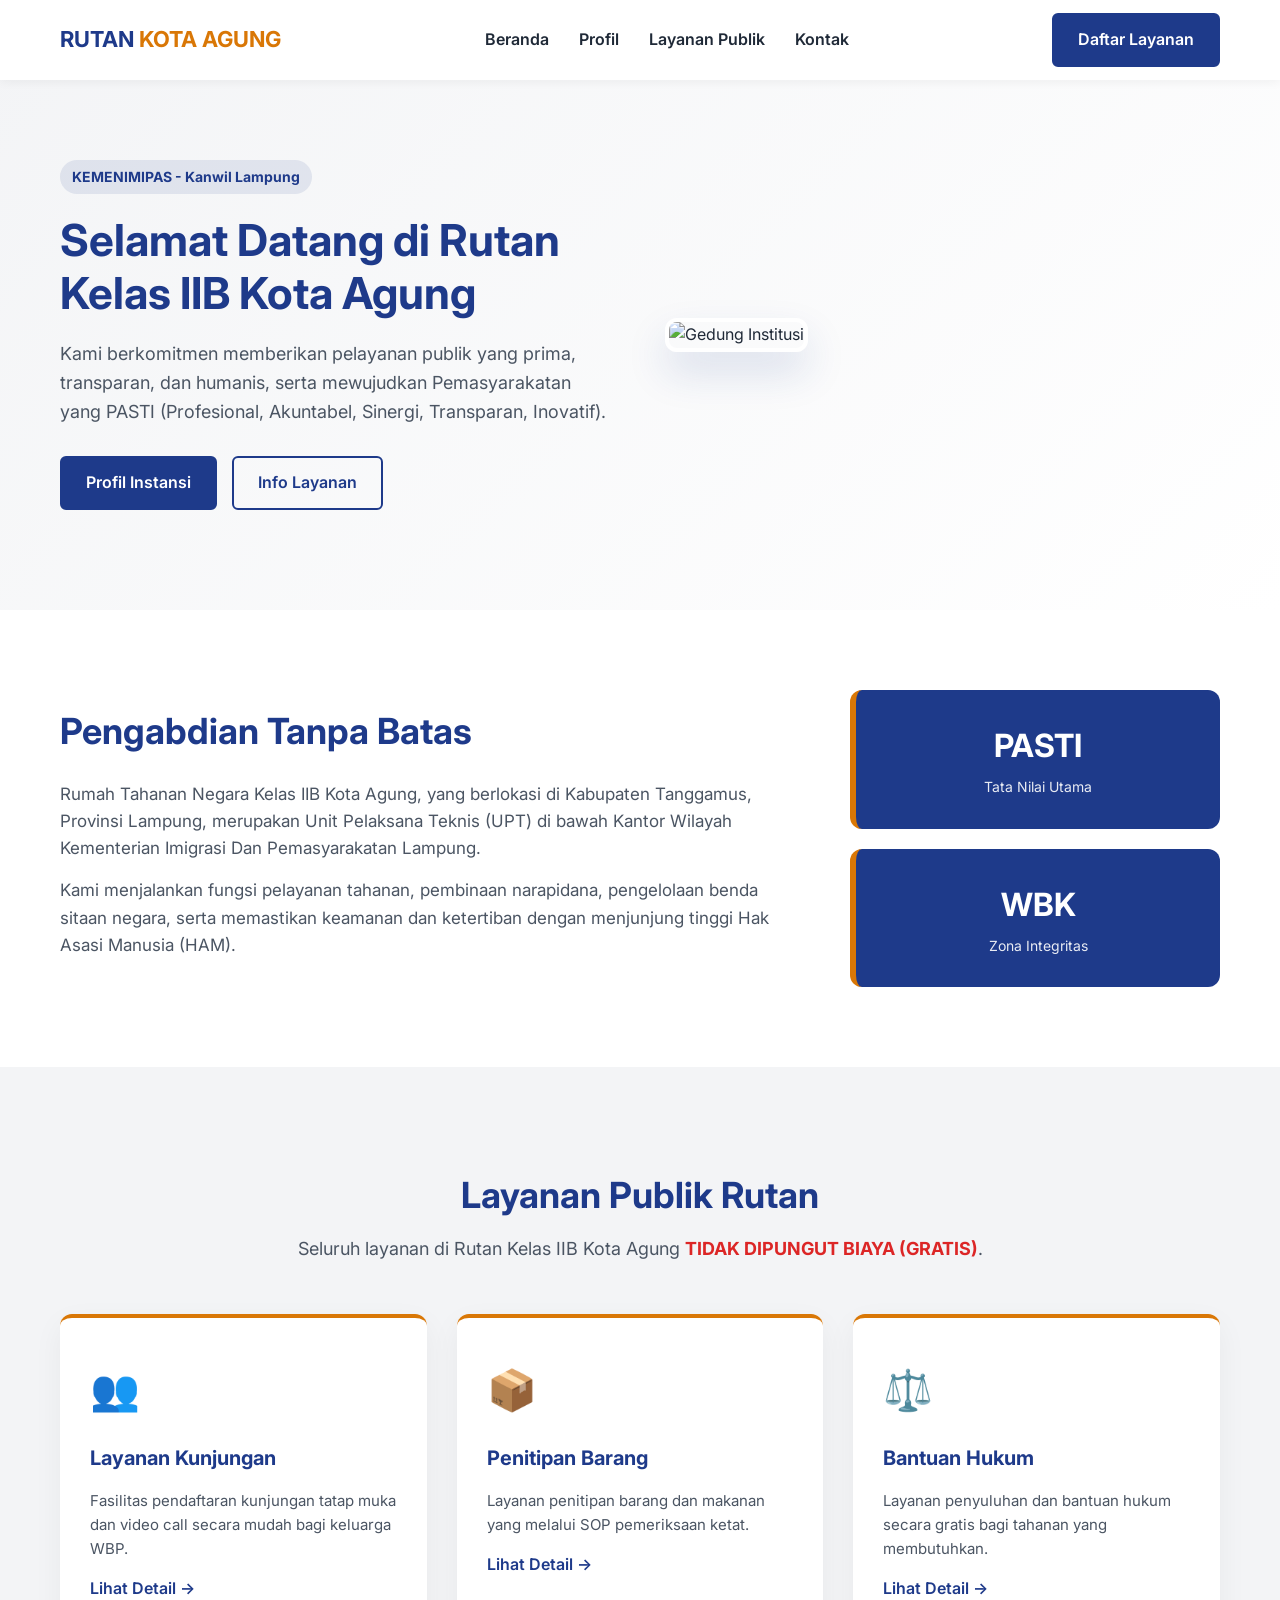
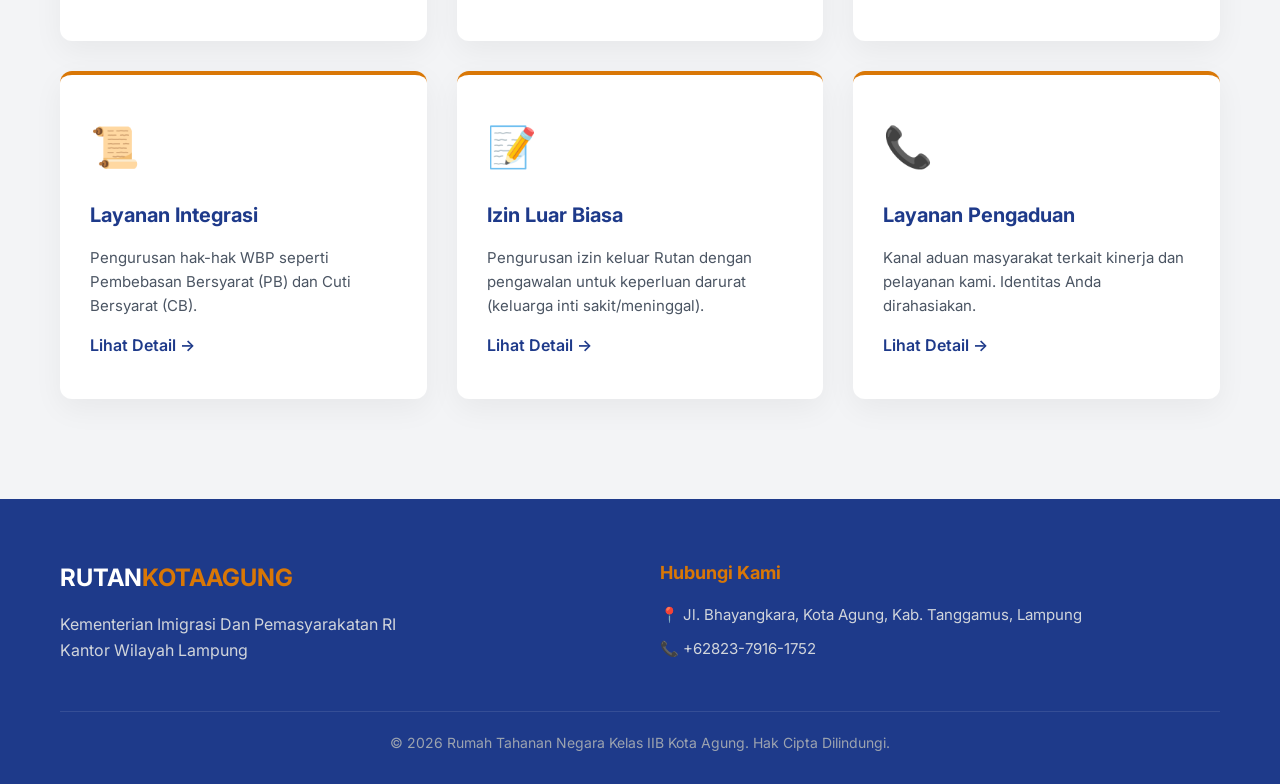
==== index.html @ 68444b14 "upload project" ====
<!doctype html>
<html lang="id">
  <head>
    <meta charset="UTF-8" />
    <meta name="viewport" content="width=device-width, initial-scale=1.0" />
    <title>Rutan Kelas IIB Kota Agung</title>
    <link
      href="https://fonts.googleapis.com/css2?family=Inter:wght@300;400;600;700&display=swap"
      rel="stylesheet"
    />
    <link rel="stylesheet" href="style.css" />
  </head>
  <body>
    <!-- Bagian Navigasi -->
    <header class="navbar" id="navbar">
      <div class="container nav-container">
        <a href="#" class="logo">Rutan <span>Kota Agung</span></a>
        <ul class="nav-links">
          <li><a href="#beranda">Beranda</a></li>
          <li><a href="#profil">Profil</a></li>
          <li><a href="#layanan">Layanan Publik</a></li>
          <li><a href="#kontak">Kontak</a></li>
        </ul>
        <a href="#layanan" class="btn-primary desktop-btn">Daftar Layanan</a>

        <div class="hamburger">
          <span class="bar"></span>
          <span class="bar"></span>
          <span class="bar"></span>
        </div>
      </div>
    </header>

    <!-- Bagian Hero -->
    <section class="hero" id="beranda">
      <div class="container hero-container">
        <div class="hero-text">
          <span class="badge">KEMENIMIPAS - Kanwil Lampung</span>
          <h1>Selamat Datang di Rutan Kelas IIB Kota Agung</h1>
          <p>
            Kami berkomitmen memberikan pelayanan publik yang prima, transparan,
            dan humanis, serta mewujudkan Pemasyarakatan yang PASTI
            (Profesional, Akuntabel, Sinergi, Transparan, Inovatif).
          </p>
          <div class="hero-buttons">
            <a href="#profil" class="btn-primary">Profil Instansi</a>
            <a href="#layanan" class="btn-secondary">Info Layanan</a>
          </div>
        </div>
        <div class="hero-image">
          <img src="assets/rutan.jpeg" alt="Gedung Institusi" />
        </div>
      </div>
    </section>

    <!-- Bagian Profil -->
    <section class="profile" id="profil">
      <div class="container">
        <div class="profile-content">
          <div class="profile-text">
            <h2 class="section-title left-align">Pengabdian Tanpa Batas</h2>
            <p>
              Rumah Tahanan Negara Kelas IIB Kota Agung, yang berlokasi di
              Kabupaten Tanggamus, Provinsi Lampung, merupakan Unit Pelaksana
              Teknis (UPT) di bawah Kantor Wilayah Kementerian Imigrasi Dan
              Pemasyarakatan Lampung.
            </p>
            <p>
              Kami menjalankan fungsi pelayanan tahanan, pembinaan narapidana,
              pengelolaan benda sitaan negara, serta memastikan keamanan dan
              ketertiban dengan menjunjung tinggi Hak Asasi Manusia (HAM).
            </p>
          </div>
          <div class="profile-stats">
            <div class="stat-box">
              <h3>PASTI</h3>
              <p>Tata Nilai Utama</p>
            </div>
            <div class="stat-box">
              <h3>WBK</h3>
              <p>Zona Integritas</p>
            </div>
          </div>
        </div>
      </div>
    </section>

    <!-- Bagian Layanan Publik -->
    <section class="features" id="layanan">
      <div class="container">
        <h2 class="section-title">Layanan Publik Rutan</h2>
        <p class="section-subtitle">
          Seluruh layanan di Rutan Kelas IIB Kota Agung
          <strong>TIDAK DIPUNGUT BIAYA (GRATIS)</strong>.
        </p>
        <div class="features-grid">
          <div class="feature-card">
            <div class="icon">👥</div>
            <h3>Layanan Kunjungan</h3>
            <p>
              Fasilitas pendaftaran kunjungan tatap muka dan video call secara
              mudah bagi keluarga WBP.
            </p>
            <a href="layanan-kunjungan.html" class="btn-detail"
              >Lihat Detail &rarr;</a
            >
          </div>

          <div class="feature-card">
            <div class="icon">📦</div>
            <h3>Penitipan Barang</h3>
            <p>
              Layanan penitipan barang dan makanan yang melalui SOP pemeriksaan
              ketat.
            </p>
            <a href="layanan-barang.html" class="btn-detail"
              >Lihat Detail &rarr;</a
            >
          </div>

          <div class="feature-card">
            <div class="icon">⚖️</div>
            <h3>Bantuan Hukum</h3>
            <p>
              Layanan penyuluhan dan bantuan hukum secara gratis bagi tahanan
              yang membutuhkan.
            </p>
            <a href="layanan-hukum.html" class="btn-detail"
              >Lihat Detail &rarr;</a
            >
          </div>

          <div class="feature-card">
            <div class="icon">📜</div>
            <h3>Layanan Integrasi</h3>
            <p>
              Pengurusan hak-hak WBP seperti Pembebasan Bersyarat (PB) dan Cuti
              Bersyarat (CB).
            </p>
            <a href="layanan-integrasi.html" class="btn-detail"
              >Lihat Detail &rarr;</a
            >
          </div>

          <!-- Layanan 5 (Pengganti Klinik Kesehatan) -->
          <div class="feature-card">
            <div class="icon">📝</div>
            <h3>Izin Luar Biasa</h3>
            <p>
              Pengurusan izin keluar Rutan dengan pengawalan untuk keperluan
              darurat (keluarga inti sakit/meninggal).
            </p>
            <a href="layanan-izin.html" class="btn-detail"
              >Lihat Detail &rarr;</a
            >
          </div>

          <div class="feature-card">
            <div class="icon">📞</div>
            <h3>Layanan Pengaduan</h3>
            <p>
              Kanal aduan masyarakat terkait kinerja dan pelayanan kami.
              Identitas Anda dirahasiakan.
            </p>
            <a href="layanan-pengaduan.html" class="btn-detail"
              >Lihat Detail &rarr;</a
            >
          </div>
        </div>
      </div>
    </section>

    <!-- Bagian Footer -->
    <footer id="kontak">
      <div class="container">
        <div class="footer-grid">
          <div class="footer-info">
            <h3>Rutan<span>KotaAgung</span></h3>
            <p>
              Kementerian Imigrasi Dan Pemasyarakatan RI<br />Kantor Wilayah
              Lampung
            </p>
          </div>
          <div class="footer-contact">
            <h4>Hubungi Kami</h4>
            <p>📍 Jl. Bhayangkara, Kota Agung, Kab. Tanggamus, Lampung</p>
            <p>📞 +62823-7916-1752</p>
          </div>
        </div>
        <p class="copyright">
          &copy; 2026 Rumah Tahanan Negara Kelas IIB Kota Agung. Hak Cipta
          Dilindungi.
        </p>
      </div>
    </footer>

    <script src="script.js"></script>
  </body>
</html>
---- style.css ----
:root {
  --primary-color: #1e3a8a; /* Navy Blue Kemenkumham */
  --primary-hover: #172554;
  --accent-color: #d97706; /* Emas/Kuning */
  --accent-hover: #b45309;
  --text-dark: #1f2937;
  --text-light: #4b5563;
  --bg-light: #f3f4f6;
  --white: #ffffff;
}

* {
  margin: 0;
  padding: 0;
  box-sizing: border-box;
  font-family: "Inter", sans-serif;
}
html {
  scroll-behavior: smooth;
}
body {
  background-color: var(--white);
  color: var(--text-dark);
  line-height: 1.6;
}
.container {
  max-width: 1200px;
  margin: 0 auto;
  padding: 0 20px;
}

/* NAVBAR */
.navbar {
  position: fixed;
  top: 0;
  width: 100%;
  background-color: var(--white);
  box-shadow: 0 2px 10px rgba(0, 0, 0, 0.05);
  z-index: 1000;
  transition: all 0.3s ease;
}
.nav-container {
  display: flex;
  justify-content: space-between;
  align-items: center;
  height: 80px;
}
.logo {
  font-size: 22px;
  font-weight: 700;
  text-decoration: none;
  color: var(--primary-color);
  text-transform: uppercase;
}
.logo span {
  color: var(--accent-color);
}
.nav-links {
  display: flex;
  list-style: none;
  gap: 30px;
}
.nav-links a {
  text-decoration: none;
  color: var(--text-dark);
  font-weight: 600;
  transition: color 0.3s;
}
.nav-links a:hover {
  color: var(--primary-color);
}

/* BUTTONS */
.btn-primary,
.btn-secondary {
  padding: 12px 24px;
  border-radius: 6px;
  text-decoration: none;
  font-weight: 600;
  transition: all 0.3s ease;
  display: inline-block;
}
.btn-primary {
  background-color: var(--primary-color);
  color: var(--white);
  border: 2px solid var(--primary-color);
}
.btn-primary:hover {
  background-color: var(--primary-hover);
  border-color: var(--primary-hover);
}
.btn-secondary {
  background-color: transparent;
  color: var(--primary-color);
  border: 2px solid var(--primary-color);
}
.btn-secondary:hover {
  background-color: var(--primary-color);
  color: var(--white);
}

.hamburger {
  display: none;
  cursor: pointer;
}
.bar {
  display: block;
  width: 25px;
  height: 3px;
  margin: 5px auto;
  transition: all 0.3s ease;
  background-color: var(--text-dark);
}

/* HERO */
.hero {
  padding: 160px 0 100px;
  background: linear-gradient(135deg, #f3f4f6 0%, #ffffff 100%);
}
.hero-container {
  display: flex;
  align-items: center;
  justify-content: space-between;
  gap: 50px;
}
.hero-text {
  flex: 1;
}
.badge {
  display: inline-block;
  padding: 6px 12px;
  background-color: rgba(30, 58, 138, 0.1);
  color: var(--primary-color);
  border-radius: 20px;
  font-size: 14px;
  font-weight: 700;
  margin-bottom: 20px;
}
.hero-text h1 {
  font-size: 44px;
  line-height: 1.2;
  margin-bottom: 20px;
  color: var(--primary-color);
}
.hero-text p {
  font-size: 18px;
  color: var(--text-light);
  margin-bottom: 30px;
}
.hero-buttons {
  display: flex;
  gap: 15px;
}
.hero-image {
  flex: 1;
}
.hero-image img {
  width: 100%;
  border-radius: 12px;
  box-shadow: 0 20px 40px rgba(30, 58, 138, 0.15);
  border: 4px solid var(--white);
}

/* PROFILE */
.profile {
  padding: 80px 0;
  background-color: var(--white);
}
.profile-content {
  display: flex;
  gap: 50px;
  align-items: center;
}
.profile-text {
  flex: 2;
}
.profile-text p {
  margin-bottom: 15px;
  color: var(--text-light);
  font-size: 17px;
}
.profile-stats {
  flex: 1;
  display: flex;
  flex-direction: column;
  gap: 20px;
}
.stat-box {
  background-color: var(--primary-color);
  color: var(--white);
  padding: 30px;
  border-radius: 12px;
  text-align: center;
  border-left: 6px solid var(--accent-color);
}
.stat-box h3 {
  font-size: 32px;
  margin-bottom: 5px;
}
.stat-box p {
  font-size: 14px;
  opacity: 0.9;
}

/* FEATURES/LAYANAN */
.features {
  padding: 100px 0;
  background-color: var(--bg-light);
}
.section-title {
  text-align: center;
  font-size: 36px;
  color: var(--primary-color);
  margin-bottom: 10px;
}
.section-title.left-align {
  text-align: left;
  margin-bottom: 20px;
}
.section-subtitle {
  text-align: center;
  color: var(--text-light);
  margin-bottom: 50px;
  font-size: 18px;
}
.section-subtitle strong {
  color: #dc2626;
}
.features-grid {
  display: grid;
  grid-template-columns: repeat(3, 1fr);
  gap: 30px;
}
.feature-card {
  background-color: var(--white);
  padding: 40px 30px;
  border-radius: 12px;
  border-top: 4px solid var(--accent-color);
  box-shadow: 0 10px 30px rgba(0, 0, 0, 0.05);
  transition: transform 0.3s ease;
}
.feature-card:hover {
  transform: translateY(-10px);
}
.feature-card .icon {
  font-size: 40px;
  margin-bottom: 20px;
}
.feature-card h3 {
  font-size: 20px;
  margin-bottom: 15px;
  color: var(--primary-color);
}
.feature-card p {
  color: var(--text-light);
  font-size: 15px;
}

/* HALAMAN DETAIL CSS */
.btn-detail {
  display: inline-block;
  margin-top: 15px;
  color: var(--primary-color);
  text-decoration: none;
  font-weight: 600;
  transition: color 0.3s ease;
}
.btn-detail:hover {
  color: var(--accent-hover);
}
.page-header {
  padding: 140px 0 60px;
  background-color: var(--primary-color);
  color: var(--white);
  text-align: center;
  border-bottom: 5px solid var(--accent-color);
}
.page-header h1 {
  font-size: 36px;
  margin-bottom: 10px;
}
.page-header p {
  color: #d1d5db;
  font-size: 18px;
}
.page-content {
  padding: 60px 20px;
  max-width: 800px;
  margin: 0 auto;
  background-color: var(--white);
}
.page-content h2 {
  color: var(--primary-color);
  margin: 30px 0 15px;
  font-size: 24px;
  border-bottom: 2px solid var(--bg-light);
  padding-bottom: 10px;
}
.page-content p {
  color: var(--text-light);
  margin-bottom: 15px;
}
.page-content ul,
.page-content ol {
  margin-bottom: 20px;
  padding-left: 20px;
  color: var(--text-light);
}
.page-content li {
  margin-bottom: 10px;
}
.back-btn {
  margin-top: 40px;
}

/* FOOTER */
footer {
  background-color: var(--primary-color);
  color: var(--white);
  padding: 60px 0 30px;
}
.footer-grid {
  display: grid;
  grid-template-columns: 1fr 1fr;
  gap: 40px;
  margin-bottom: 40px;
}
.footer-info h3 {
  font-size: 24px;
  text-transform: uppercase;
  margin-bottom: 15px;
}
.footer-info h3 span {
  color: var(--accent-color);
}
.footer-info p {
  color: #d1d5db;
}
.footer-contact h4 {
  font-size: 18px;
  margin-bottom: 15px;
  color: var(--accent-color);
}
.footer-contact p {
  color: #d1d5db;
  margin-bottom: 10px;
  font-size: 15px;
}
.copyright {
  text-align: center;
  color: #9ca3af;
  font-size: 14px;
  border-top: 1px solid rgba(255, 255, 255, 0.1);
  padding-top: 20px;
}

/* RESPONSIVE */
@media (max-width: 768px) {
  .nav-links {
    position: fixed;
    left: -100%;
    top: 80px;
    flex-direction: column;
    background-color: var(--white);
    width: 100%;
    text-align: center;
    transition: 0.3s;
    box-shadow: 0 10px 10px rgba(0, 0, 0, 0.05);
    padding: 20px 0;
  }
  .nav-links.active {
    left: 0;
  }
  .hamburger {
    display: block;
  }
  .desktop-btn {
    display: none;
  }

  /* Perbaikan Bagian Hero untuk Ponsel */
  .hero {
    padding: 120px 0 60px 0; /* Mengurangi padding atas agar pas dengan header tetap (fixed) */
  }
  .hero-container {
    flex-direction: column-reverse; /* Mengubah posisi: teks di atas, gambar di bawah */
    text-align: center;
    gap: 30px;
  }
  .hero-text,
  .hero-image {
    width: 100%; /* Memastikan kontainer menggunakan lebar layar penuh ponsel */
  }
  .hero-text h1 {
    font-size: 28px; /* Mengurangi ukuran judul agar proporsional di ponsel */
  }
  .hero-text p {
    font-size: 16px;
    margin-bottom: 25px;
  }
  .hero-buttons {
    justify-content: center;
    flex-direction: column;
    gap: 10px;
  }
  .hero-buttons a {
    width: 100%; /* Membuat tombol berukuran penuh (full-width) pada ponsel */
    text-align: center;
  }
  .hero-image img {
    max-width: 100%;
    height: auto;
  }

  /* Perbaikan Profil & Footer Grid untuk Ponsel */
  .profile-content {
    flex-direction: column;
    text-align: center;
    gap: 30px;
  }
  .profile-text {
    width: 100%;
  }
  .profile-stats {
    width: 100%;
  }
  .footer-grid {
    grid-template-columns: 1fr; /* Mengubah grid footer menjadi 1 kolom */
    text-align: center;
    gap: 30px;
  }
  .section-title.left-align {
    text-align: center;
  }
  .features-grid {
    grid-template-columns: 1fr;
  }
}
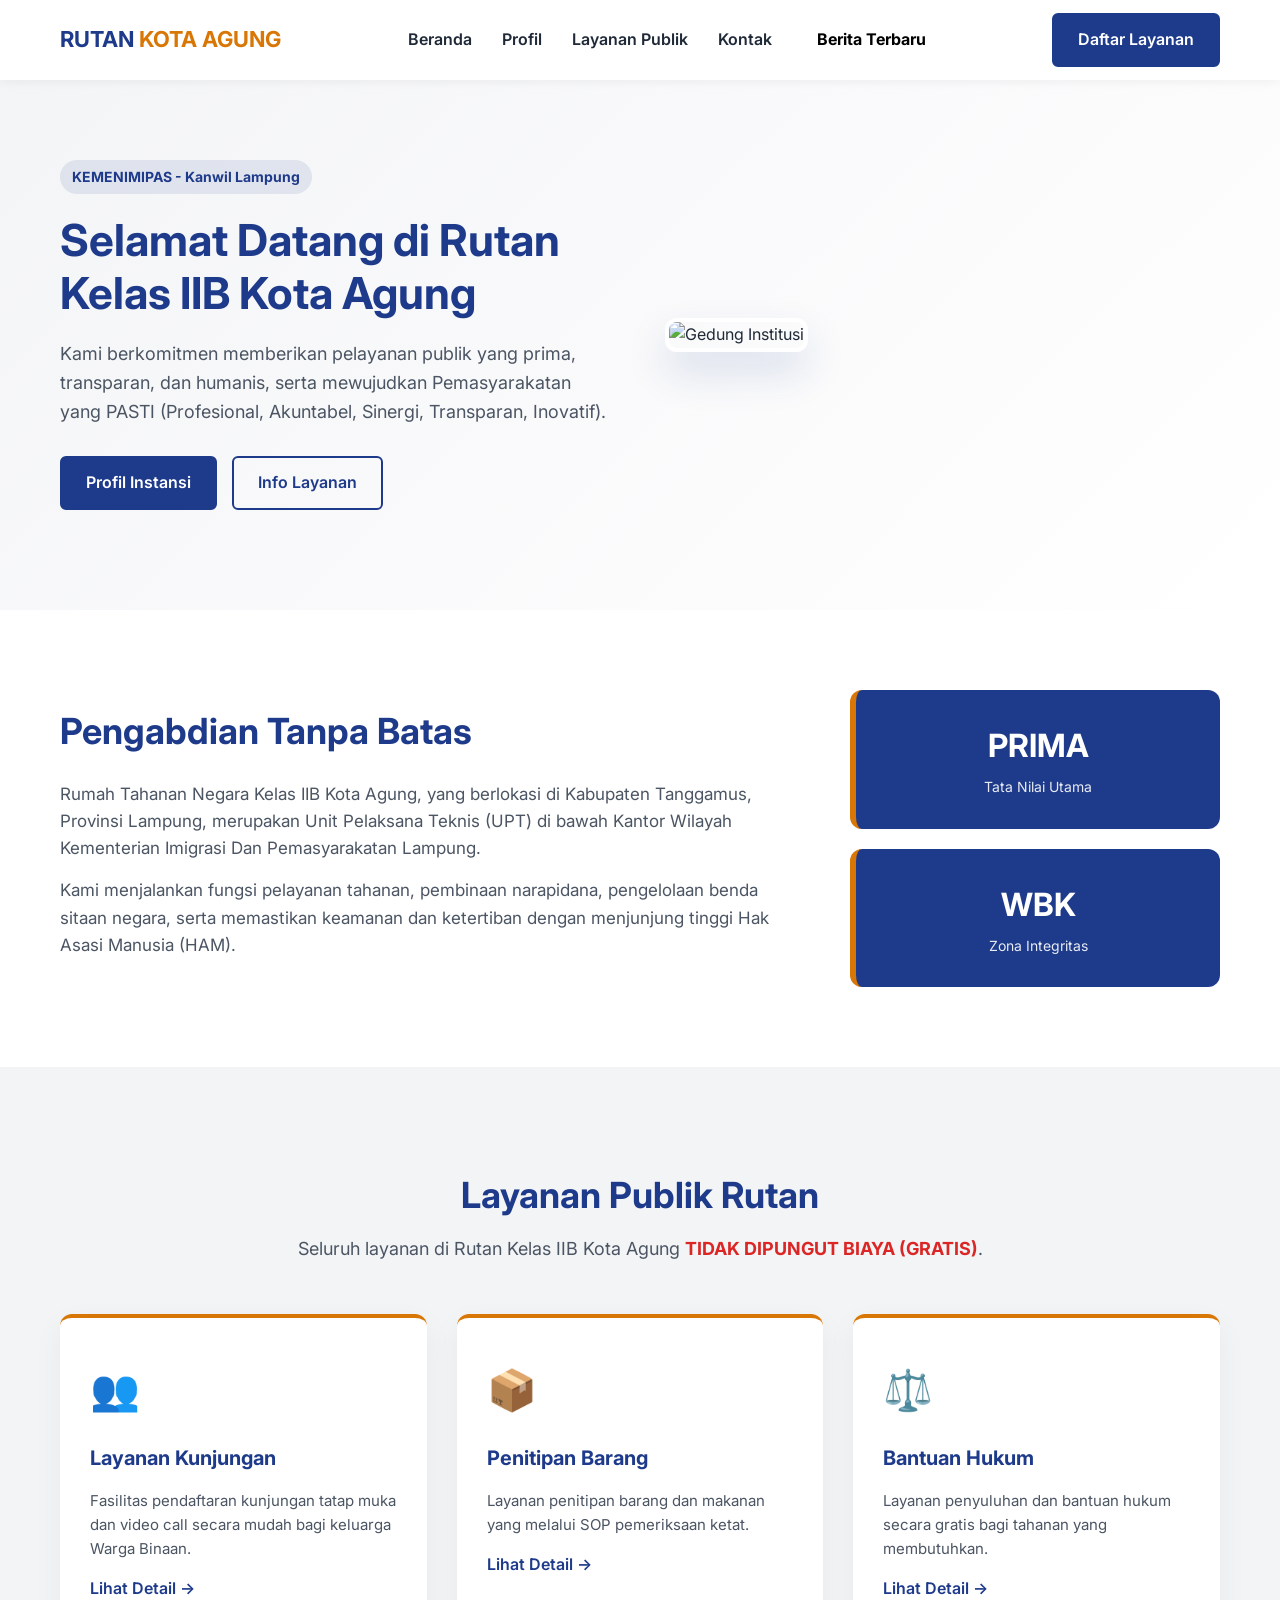
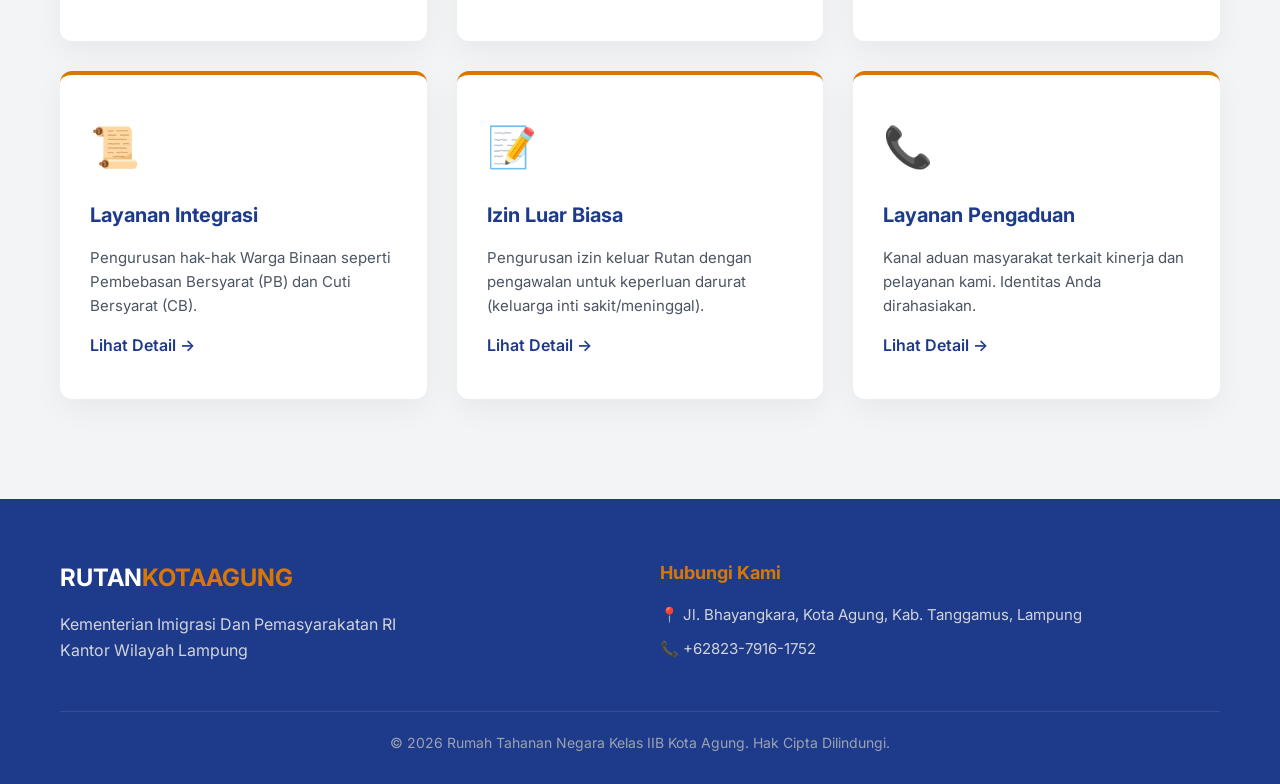
==== commit 423a3016: "update tampilan" ====
--- a/index.html
+++ b/index.html
@@ -20,6 +20,18 @@
           <li><a href="#profil">Profil</a></li>
           <li><a href="#layanan">Layanan Publik</a></li>
           <li><a href="#kontak">Kontak</a></li>
+          <li>
+            <a
+              href="berita.html"
+              style="
+                margin-left: 15px;
+                color: rgb(0, 0, 0);
+                text-decoration: none;
+                font-weight: bold;
+              "
+              >Berita Terbaru</a
+            >
+          </li>
         </ul>
         <a href="#layanan" class="btn-primary desktop-btn">Daftar Layanan</a>
 
@@ -73,7 +85,7 @@
           </div>
           <div class="profile-stats">
             <div class="stat-box">
-              <h3>PASTI</h3>
+              <h3>PRIMA</h3>
               <p>Tata Nilai Utama</p>
             </div>
             <div class="stat-box">
@@ -99,7 +111,7 @@
             <h3>Layanan Kunjungan</h3>
             <p>
               Fasilitas pendaftaran kunjungan tatap muka dan video call secara
-              mudah bagi keluarga WBP.
+              mudah bagi keluarga Warga Binaan.
             </p>
             <a href="layanan-kunjungan.html" class="btn-detail"
               >Lihat Detail &rarr;</a
@@ -134,7 +146,7 @@
             <div class="icon">📜</div>
             <h3>Layanan Integrasi</h3>
             <p>
-              Pengurusan hak-hak WBP seperti Pembebasan Bersyarat (PB) dan Cuti
+              Pengurusan hak-hak Warga Binaan seperti Pembebasan Bersyarat (PB) dan Cuti
               Bersyarat (CB).
             </p>
             <a href="layanan-integrasi.html" class="btn-detail"
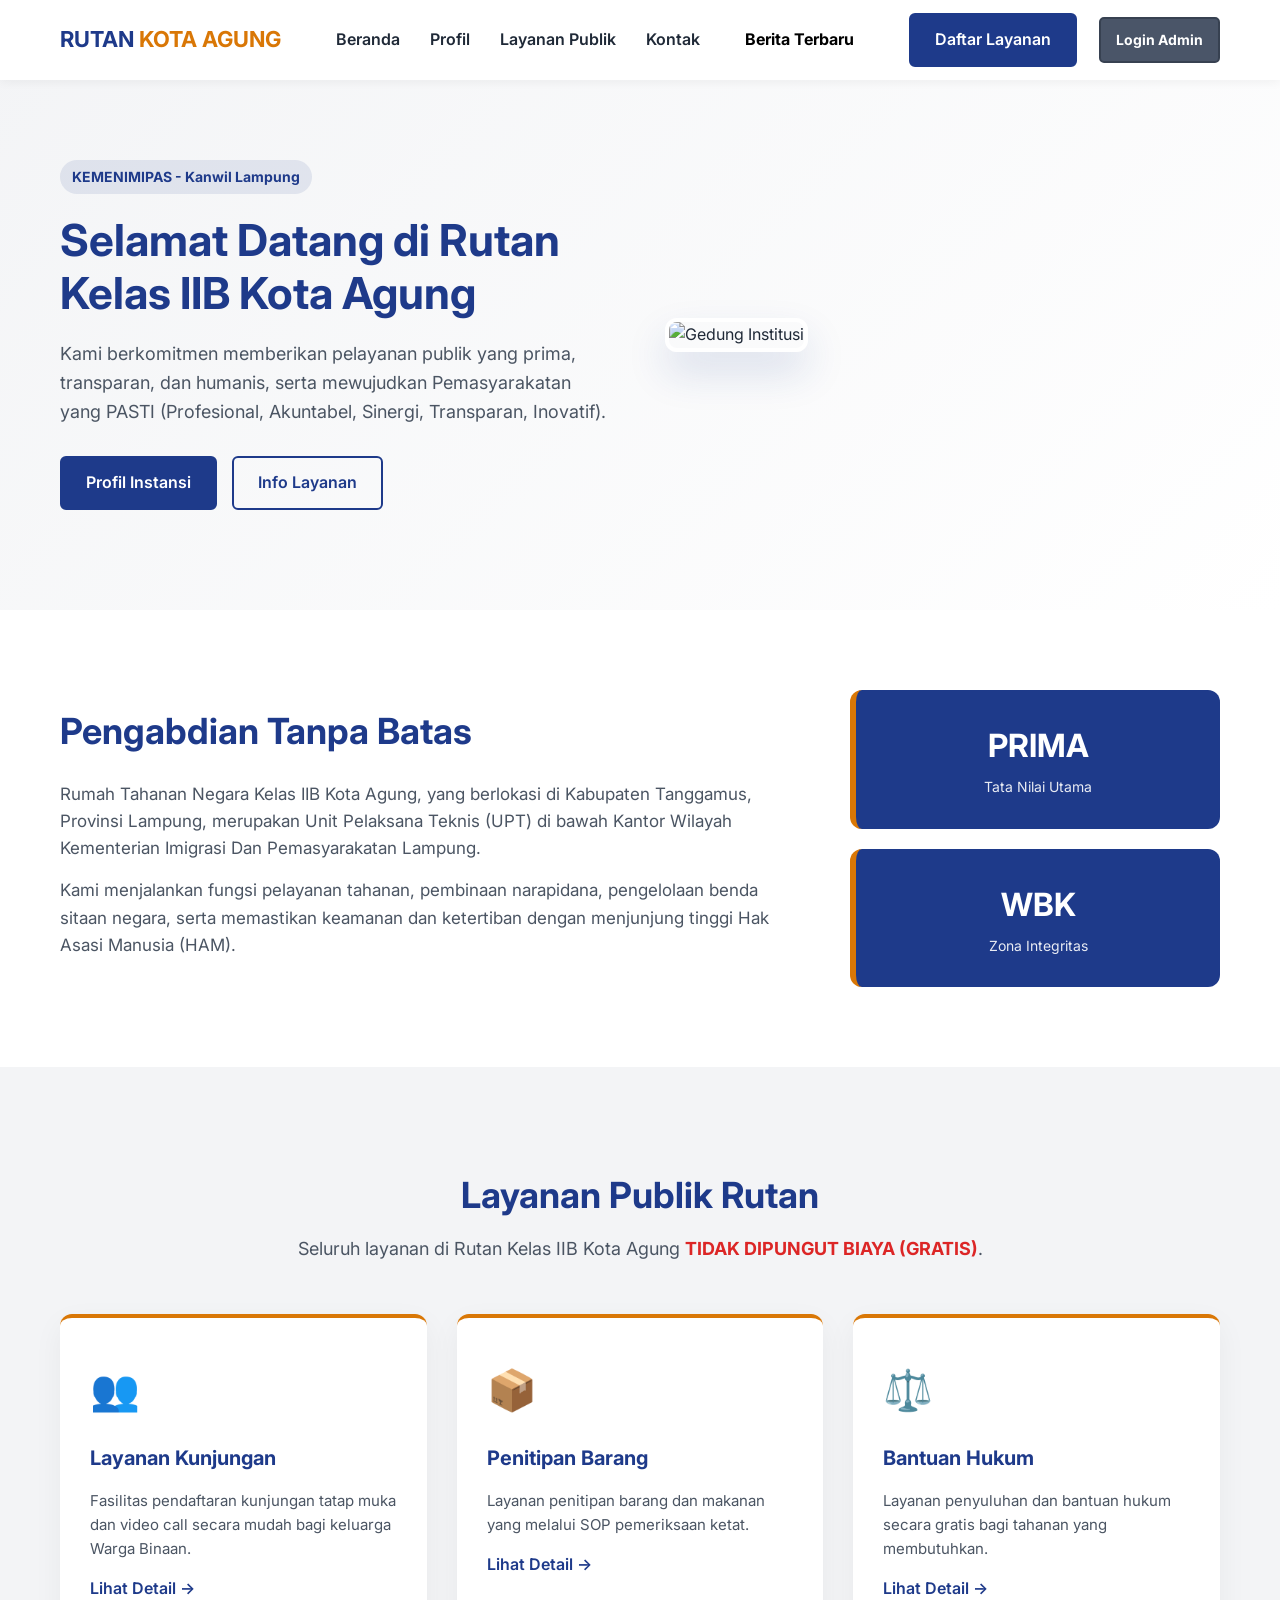
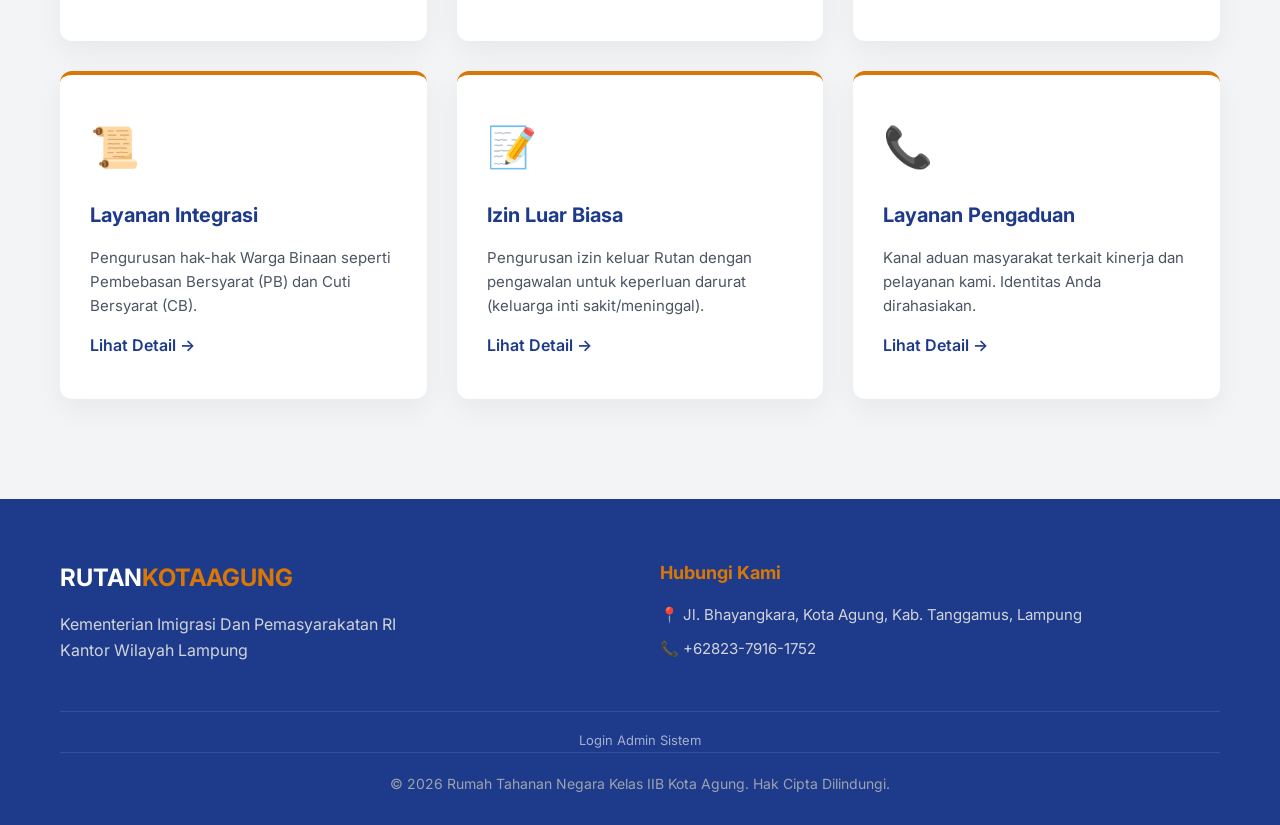
==== commit b6bc8a67: "update baru" ====
--- a/index.html
+++ b/index.html
@@ -9,8 +9,34 @@
       rel="stylesheet"
     />
     <link rel="stylesheet" href="style.css" />
+    <!-- Tambahan CSS inline agar tombol admin memiliki gaya dasar jika belum diatur di style.css -->
+    <style>
+      .btn-admin {
+        background-color: #4a5568;
+        color: #ffffff;
+        padding: 10px 15px;
+        text-decoration: none;
+        border-radius: 5px;
+        font-weight: bold;
+        font-size: 14px;
+        margin-left: 10px;
+        transition: background-color 0.3s ease;
+      }
+      .btn-admin:hover {
+        background-color: #2d3748;
+      }
+      .nav-links .admin-mobile {
+        display: none;
+      }
+      @media (max-width: 768px) {
+        .nav-links .admin-mobile {
+          display: block;
+        }
+      }
+    </style>
   </head>
   <body>
+    <!-- Bagian Navigasi -->
     <!-- Bagian Navigasi -->
     <header class="navbar" id="navbar">
       <div class="container nav-container">
@@ -29,11 +55,23 @@
                 text-decoration: none;
                 font-weight: bold;
               "
-              >Berita Terbaru</a
-            >
+            >
+              Berita Terbaru
+            </a>
+          </li>
+          <!-- Tautan Admin khusus menu mobile (muncul saat layar kecil) -->
+          <li class="mobile-only">
+            <a href="login.html" style="color: #dc2626">Login Admin</a>
           </li>
         </ul>
-        <a href="#layanan" class="btn-primary desktop-btn">Daftar Layanan</a>
+
+        <!-- Area Tombol Aksi Kanan (Desktop) -->
+        <div class="nav-actions">
+          <a href="#layanan" class="btn-primary desktop-btn">Daftar Layanan</a>
+          <a href="petugas-ruka.html" class="btn-admin desktop-btn"
+            >Login Admin</a
+          >
+        </div>
 
         <div class="hamburger">
           <span class="bar"></span>
@@ -146,15 +184,15 @@
             <div class="icon">📜</div>
             <h3>Layanan Integrasi</h3>
             <p>
-              Pengurusan hak-hak Warga Binaan seperti Pembebasan Bersyarat (PB) dan Cuti
-              Bersyarat (CB).
+              Pengurusan hak-hak Warga Binaan seperti Pembebasan Bersyarat (PB)
+              dan Cuti Bersyarat (CB).
             </p>
             <a href="layanan-integrasi.html" class="btn-detail"
               >Lihat Detail &rarr;</a
             >
           </div>
 
-          <!-- Layanan 5 (Pengganti Klinik Kesehatan) -->
+          <!-- Layanan 5 -->
           <div class="feature-card">
             <div class="icon">📝</div>
             <h3>Izin Luar Biasa</h3>
@@ -199,6 +237,27 @@
             <p>📞 +62823-7916-1752</p>
           </div>
         </div>
+
+        <!-- Tambahan Tautan Admin di bagian bawah Footer -->
+        <div
+          style="
+            margin-top: 20px;
+            text-align: center;
+            border-top: 1px solid rgba(255, 255, 255, 0.1);
+            padding-top: 15px;
+          "
+        >
+          <a
+            href="login.html"
+            style="
+              color: rgba(255, 255, 255, 0.6);
+              text-decoration: none;
+              font-size: 13px;
+            "
+            >Login Admin Sistem</a
+          >
+        </div>
+
         <p class="copyright">
           &copy; 2026 Rumah Tahanan Negara Kelas IIB Kota Agung. Hak Cipta
           Dilindungi.
--- a/style.css
+++ b/style.css
@@ -59,6 +59,7 @@
   display: flex;
   list-style: none;
   gap: 30px;
+  align-items: center;
 }
 .nav-links a {
   text-decoration: none;
@@ -69,10 +70,16 @@
 .nav-links a:hover {
   color: var(--primary-color);
 }
+.nav-actions {
+  display: flex;
+  align-items: center;
+  gap: 12px;
+}
 
 /* BUTTONS */
 .btn-primary,
-.btn-secondary {
+.btn-secondary,
+.btn-admin {
   padding: 12px 24px;
   border-radius: 6px;
   text-decoration: none;
@@ -97,6 +104,22 @@
 .btn-secondary:hover {
   background-color: var(--primary-color);
   color: var(--white);
+}
+
+/* Tombol Admin Khusus (Warna netral/abu-abu gelap agar kontras dengan tombol primer) */
+.btn-admin {
+  background-color: #374151;
+  color: var(--white);
+  border: 2px solid #374151;
+}
+.btn-admin:hover {
+  background-color: #1f2937;
+  border-color: #1f2937;
+}
+
+/* Utilitas untuk menampilkan elemen khusus mobile */
+.mobile-only {
+  display: none;
 }
 
 .hamburger {
@@ -378,21 +401,26 @@
     display: none;
   }
 
+  /* Menampilkan menu login admin di mobile */
+  .mobile-only {
+    display: block;
+  }
+
   /* Perbaikan Bagian Hero untuk Ponsel */
   .hero {
-    padding: 120px 0 60px 0; /* Mengurangi padding atas agar pas dengan header tetap (fixed) */
+    padding: 120px 0 60px 0;
   }
   .hero-container {
-    flex-direction: column-reverse; /* Mengubah posisi: teks di atas, gambar di bawah */
+    flex-direction: column-reverse;
     text-align: center;
     gap: 30px;
   }
   .hero-text,
   .hero-image {
-    width: 100%; /* Memastikan kontainer menggunakan lebar layar penuh ponsel */
+    width: 100%;
   }
   .hero-text h1 {
-    font-size: 28px; /* Mengurangi ukuran judul agar proporsional di ponsel */
+    font-size: 28px;
   }
   .hero-text p {
     font-size: 16px;
@@ -404,7 +432,7 @@
     gap: 10px;
   }
   .hero-buttons a {
-    width: 100%; /* Membuat tombol berukuran penuh (full-width) pada ponsel */
+    width: 100%;
     text-align: center;
   }
   .hero-image img {
@@ -425,7 +453,7 @@
     width: 100%;
   }
   .footer-grid {
-    grid-template-columns: 1fr; /* Mengubah grid footer menjadi 1 kolom */
+    grid-template-columns: 1fr;
     text-align: center;
     gap: 30px;
   }
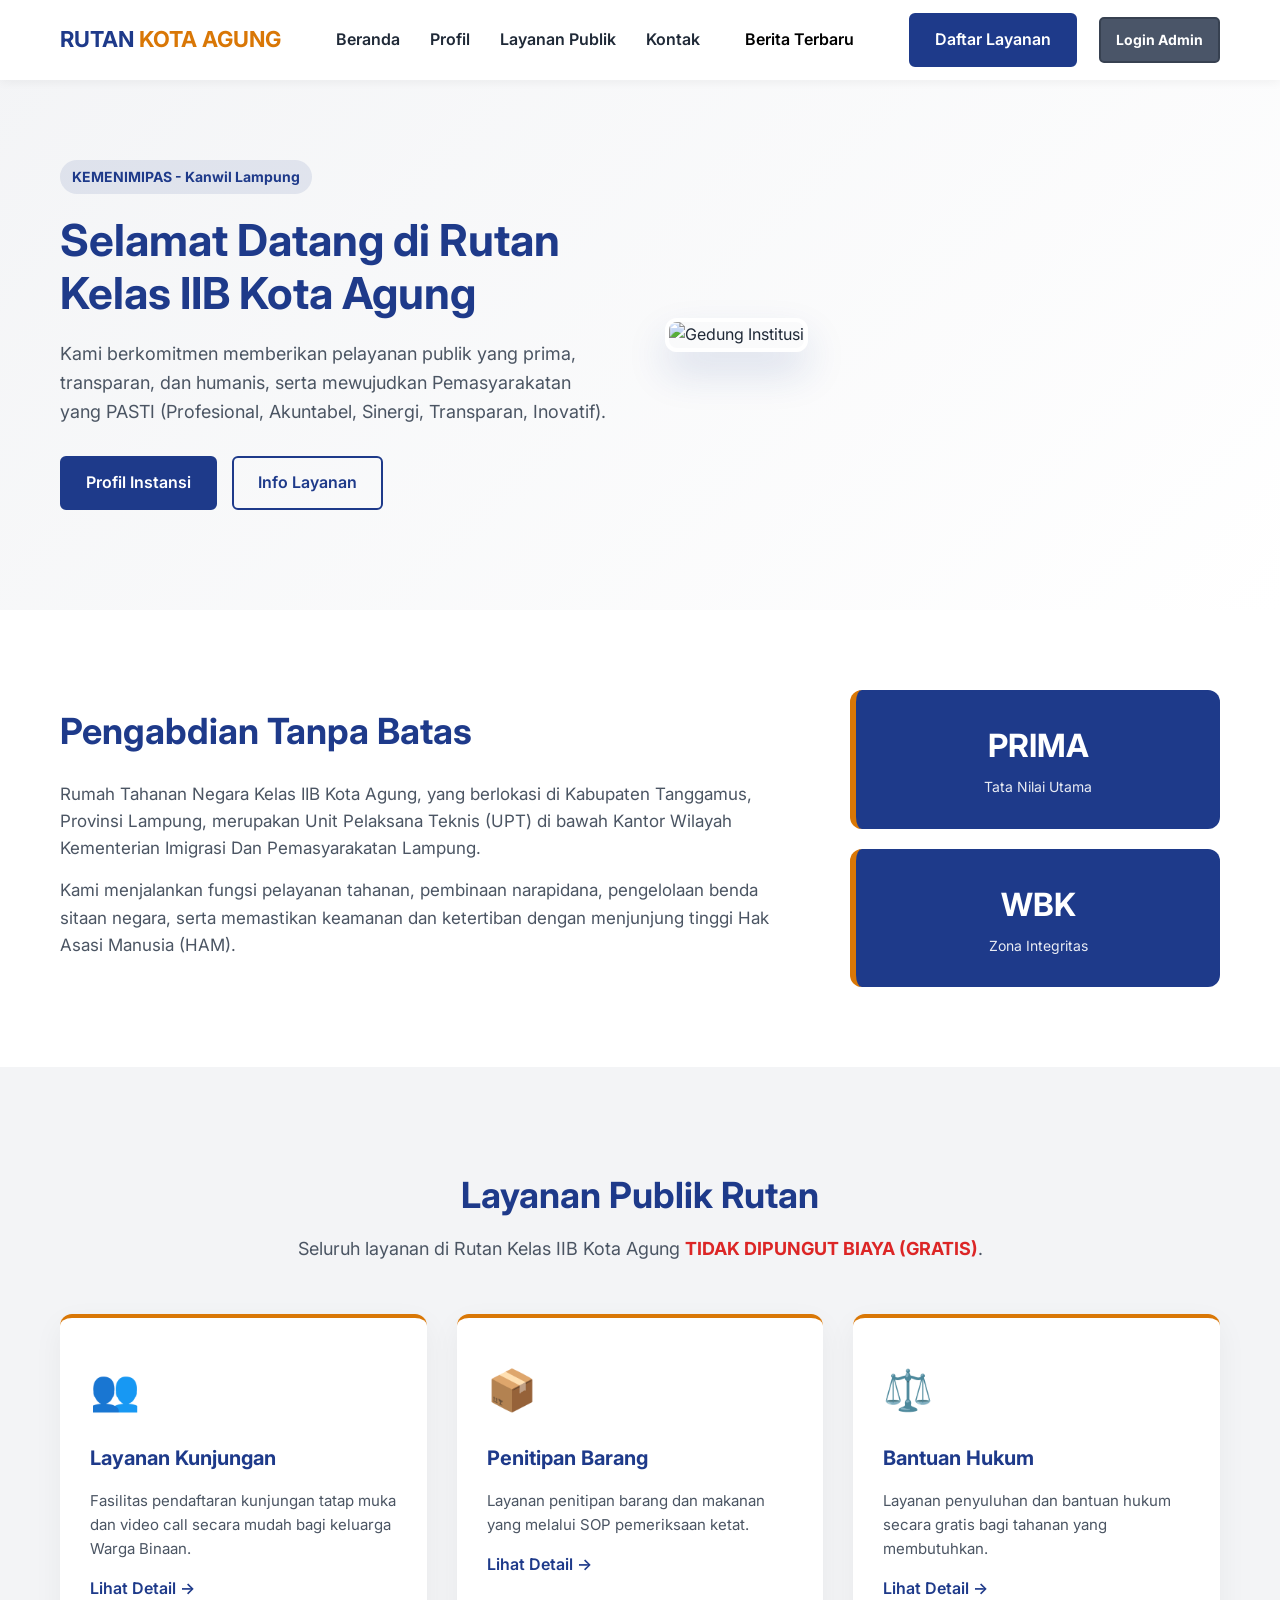
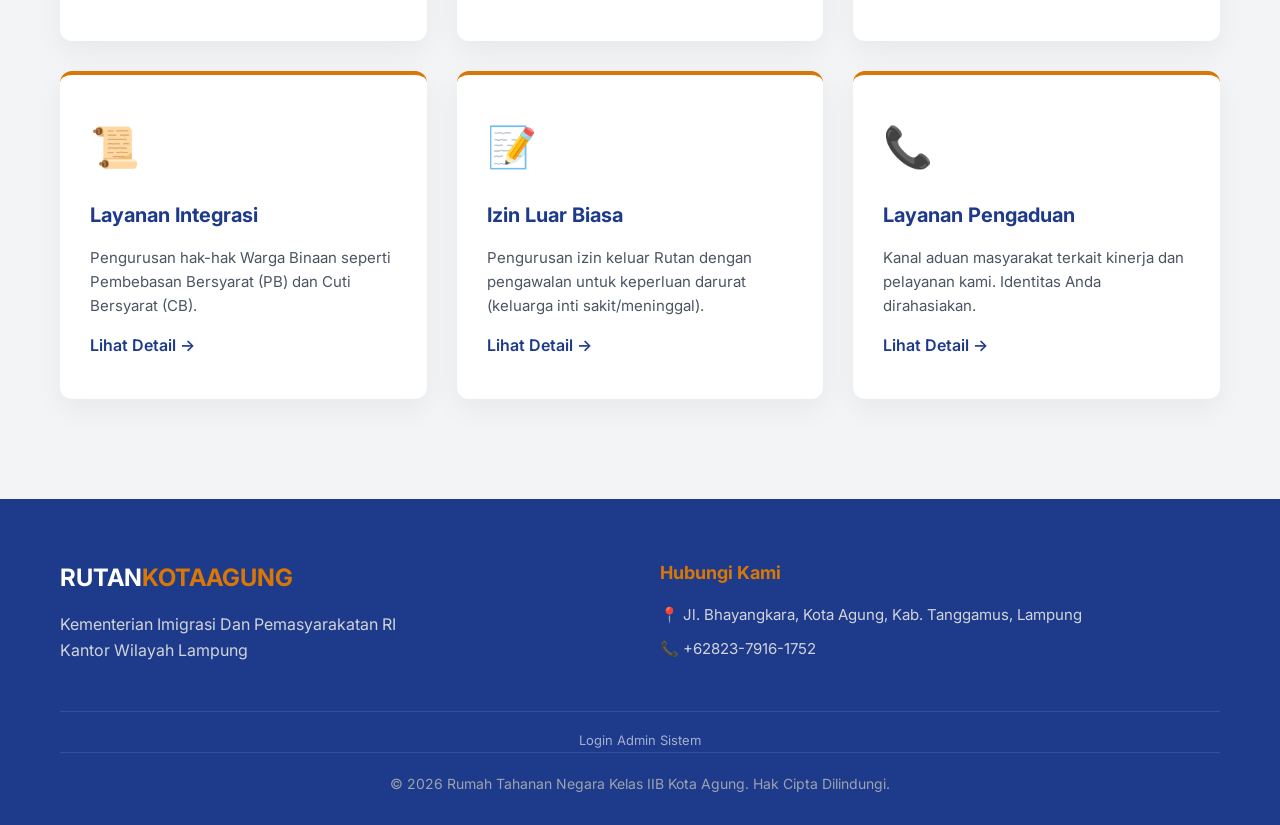
==== commit d321e222: "upload login" ====
--- a/index.html
+++ b/index.html
@@ -9,7 +9,7 @@
       rel="stylesheet"
     />
     <link rel="stylesheet" href="style.css" />
-    <!-- Tambahan CSS inline agar tombol admin memiliki gaya dasar jika belum diatur di style.css -->
+    <!-- CSS inline yang diselaraskan -->
     <style>
       .btn-admin {
         background-color: #4a5568;
@@ -36,7 +36,6 @@
     </style>
   </head>
   <body>
-    <!-- Bagian Navigasi -->
     <!-- Bagian Navigasi -->
     <header class="navbar" id="navbar">
       <div class="container nav-container">
@@ -53,15 +52,14 @@
                 margin-left: 15px;
                 color: rgb(0, 0, 0);
                 text-decoration: none;
-                font-weight: bold;
               "
             >
               Berita Terbaru
             </a>
           </li>
-          <!-- Tautan Admin khusus menu mobile (muncul saat layar kecil) -->
-          <li class="mobile-only">
-            <a href="login.html" style="color: #dc2626">Login Admin</a>
+          <!-- Tautan diselaraskan menjadi class "admin-mobile" sesuai CSS di atas -->
+          <li class="admin-mobile">
+            <a href="petugas-ruka.html" style="color: #dc2626">Login Admin</a>
           </li>
         </ul>
 
@@ -248,7 +246,7 @@
           "
         >
           <a
-            href="login.html"
+            href="petugas-ruka.html"
             style="
               color: rgba(255, 255, 255, 0.6);
               text-decoration: none;
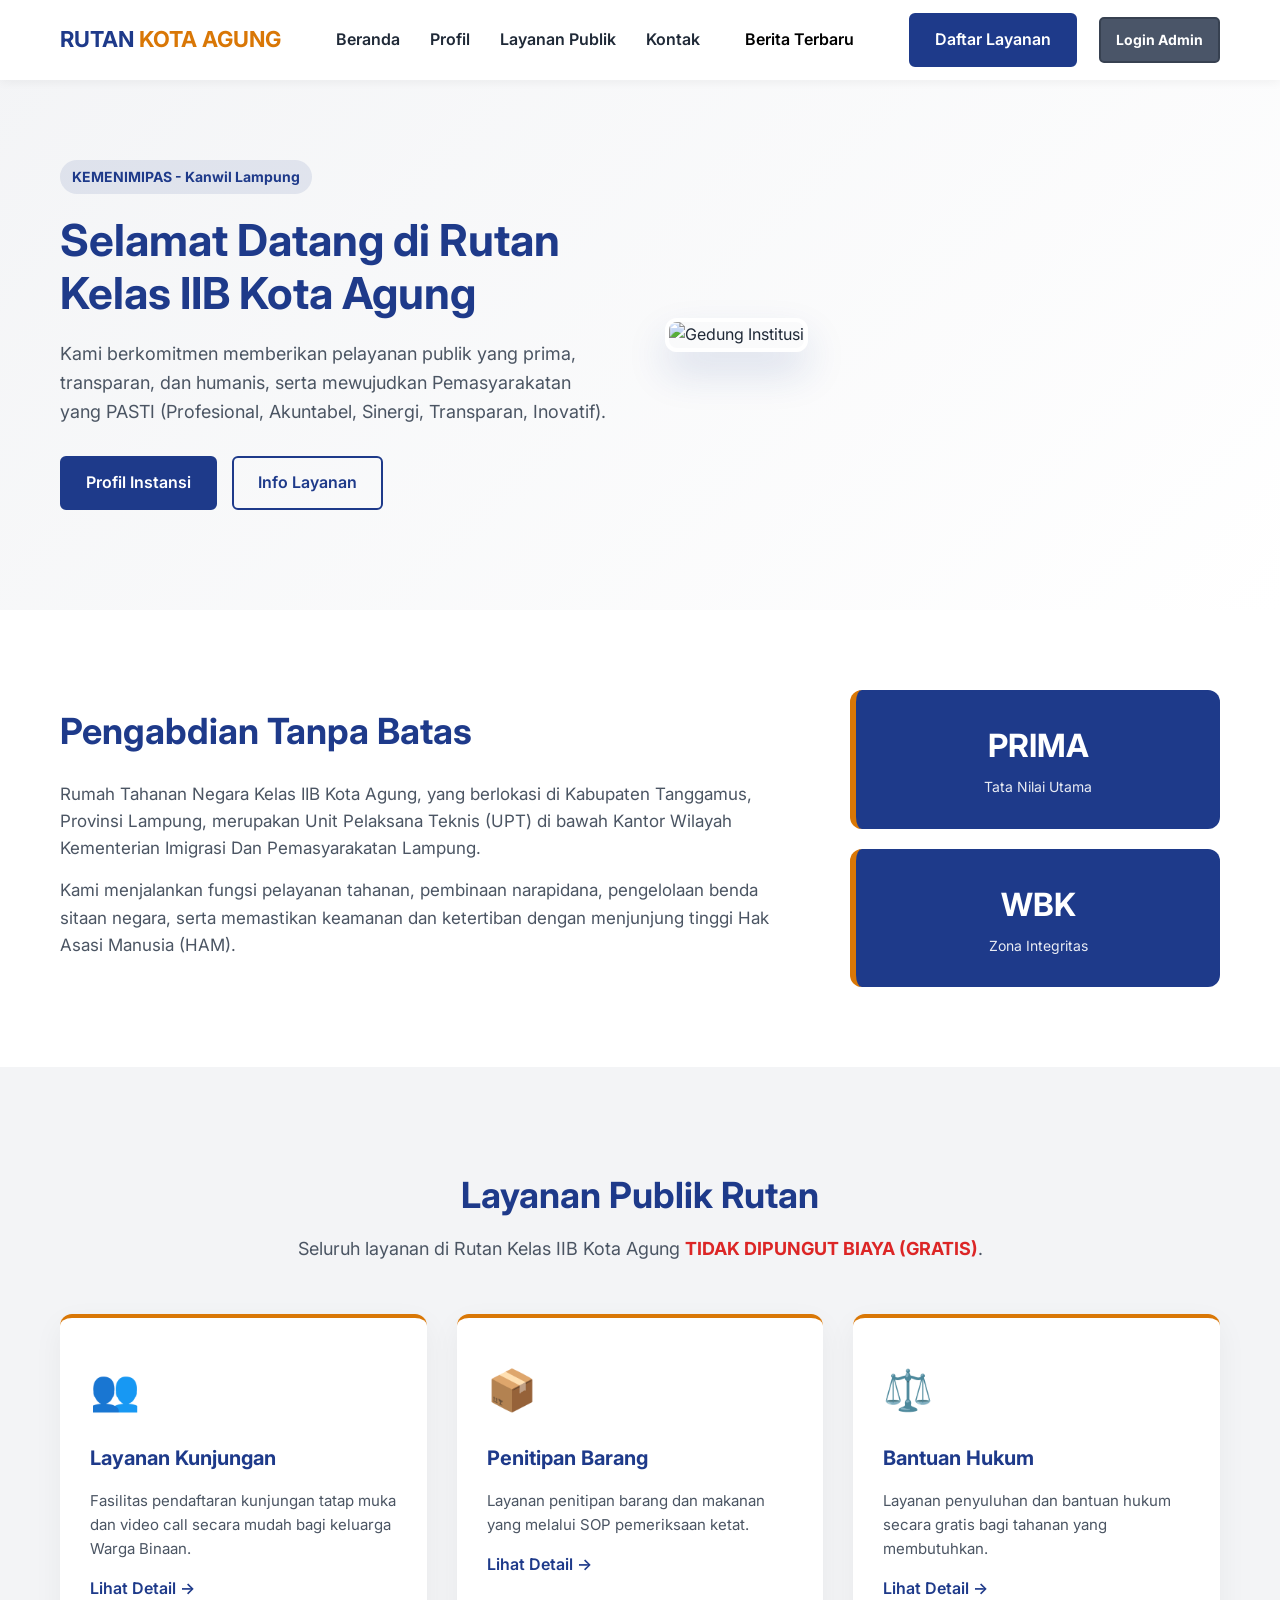
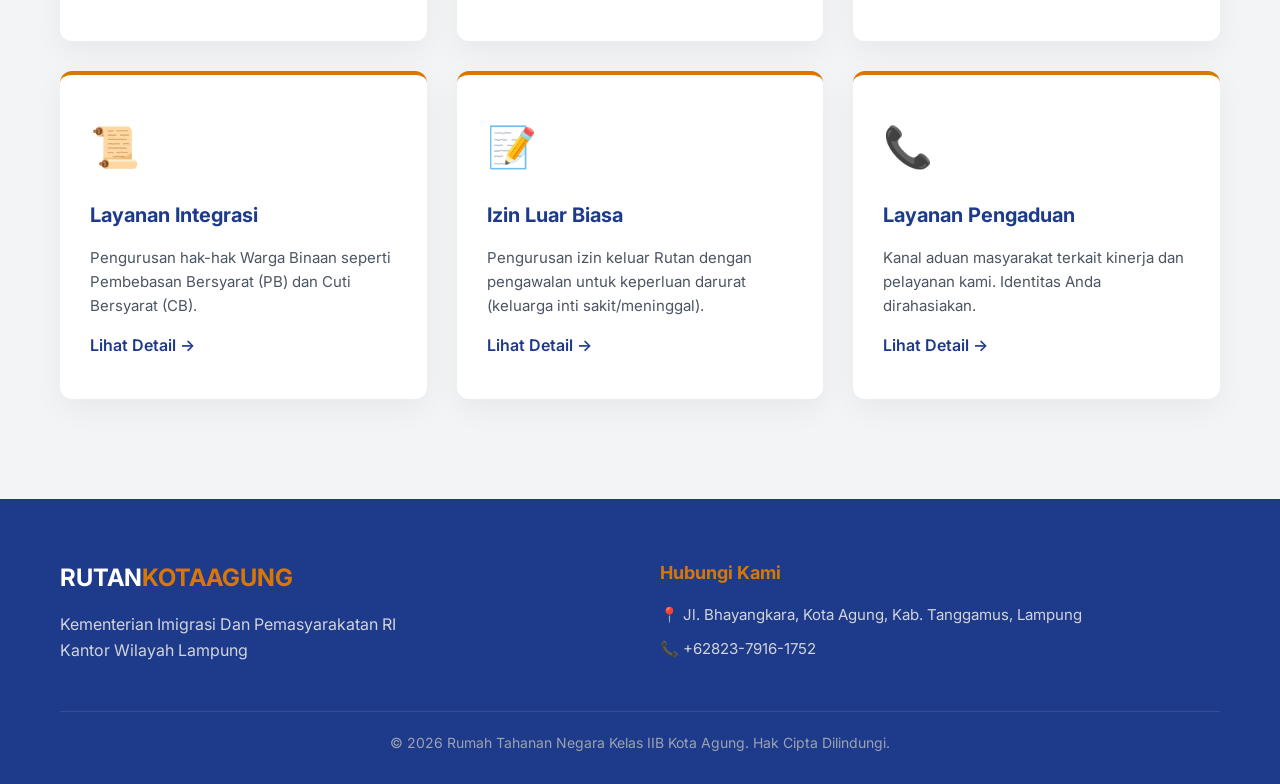
==== commit 2470eb64: "upload login text" ====
--- a/index.html
+++ b/index.html
@@ -236,26 +236,6 @@
           </div>
         </div>
 
-        <!-- Tambahan Tautan Admin di bagian bawah Footer -->
-        <div
-          style="
-            margin-top: 20px;
-            text-align: center;
-            border-top: 1px solid rgba(255, 255, 255, 0.1);
-            padding-top: 15px;
-          "
-        >
-          <a
-            href="petugas-ruka.html"
-            style="
-              color: rgba(255, 255, 255, 0.6);
-              text-decoration: none;
-              font-size: 13px;
-            "
-            >Login Admin Sistem</a
-          >
-        </div>
-
         <p class="copyright">
           &copy; 2026 Rumah Tahanan Negara Kelas IIB Kota Agung. Hak Cipta
           Dilindungi.
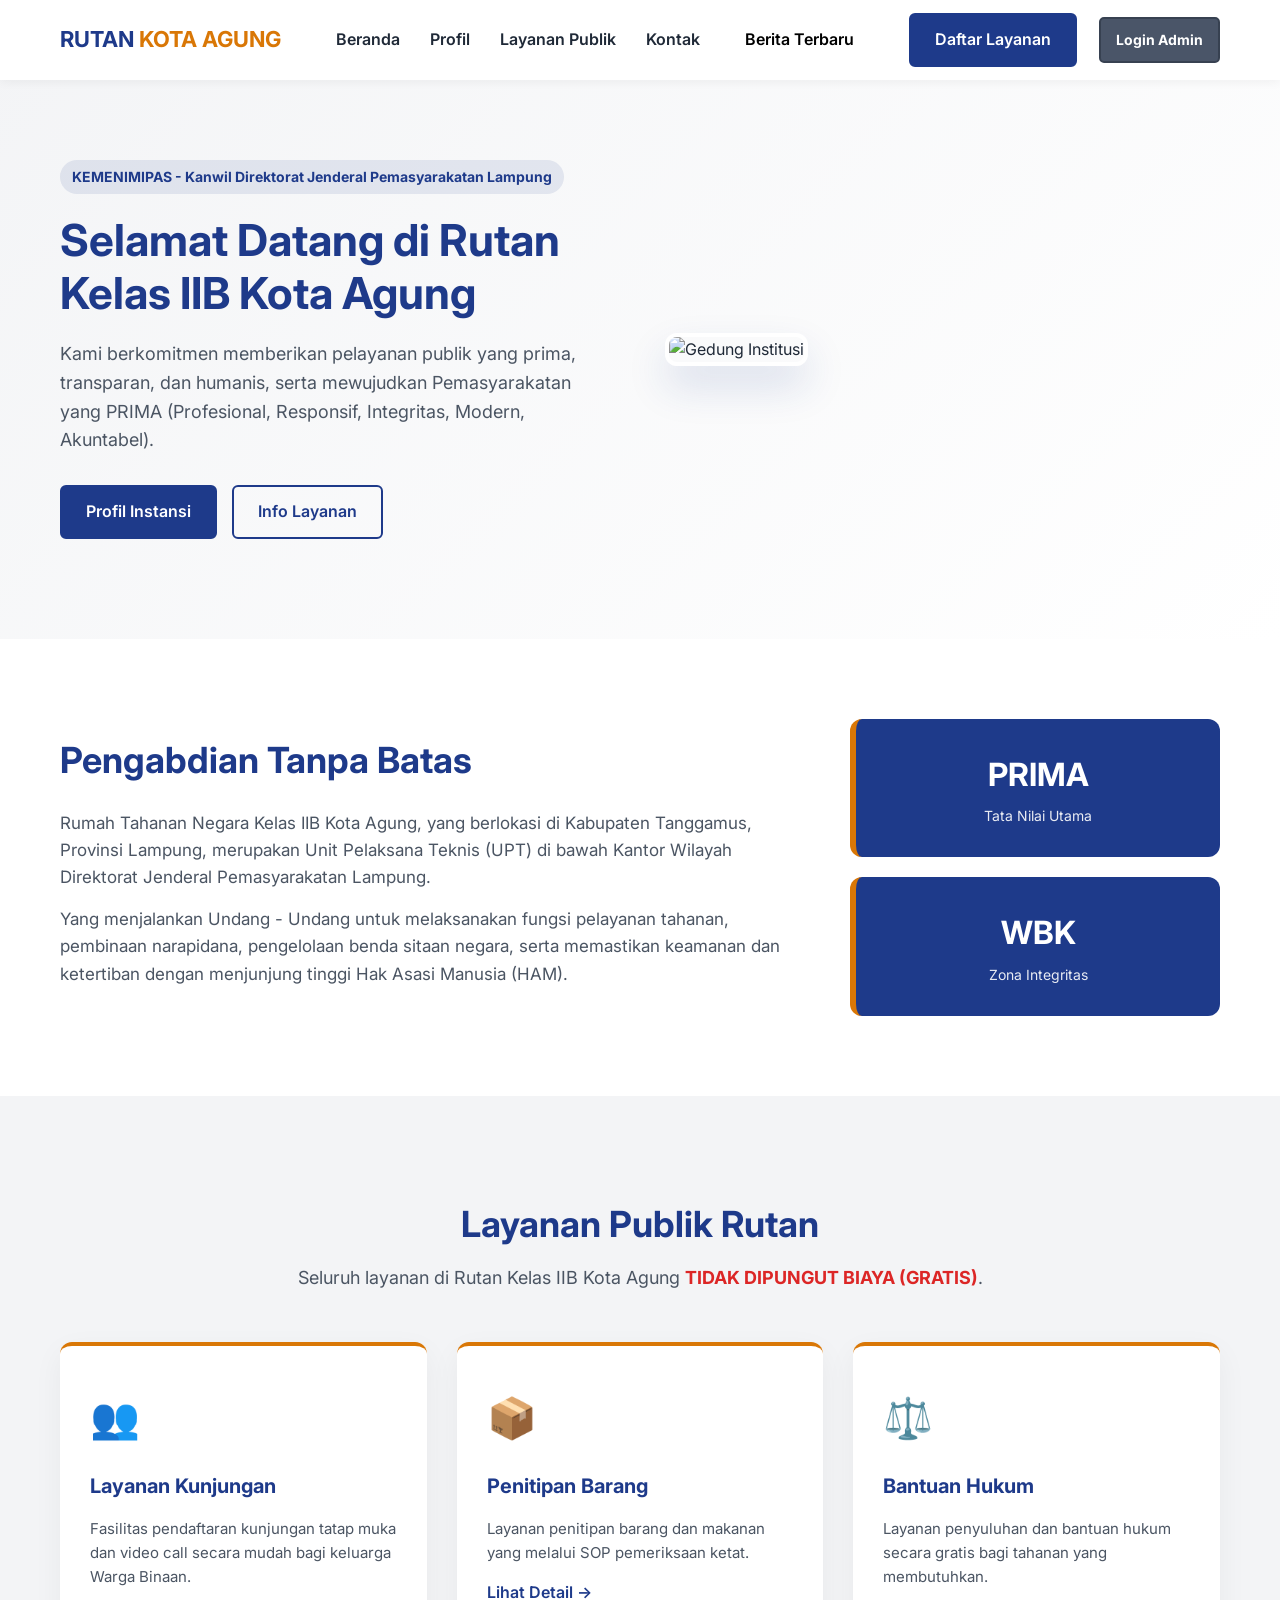
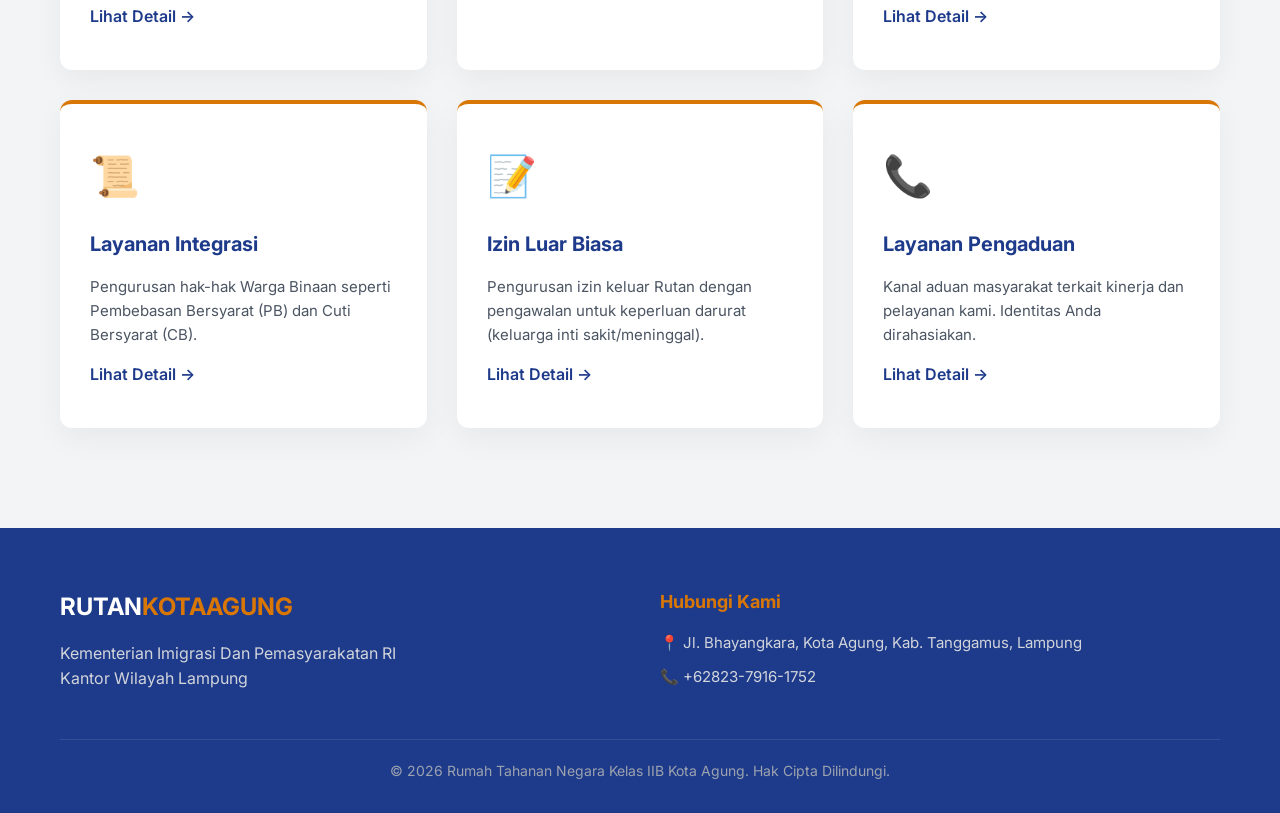
==== commit fa5e2ff0: "update terakhir" ====
--- a/index.html
+++ b/index.html
@@ -83,12 +83,15 @@
     <section class="hero" id="beranda">
       <div class="container hero-container">
         <div class="hero-text">
-          <span class="badge">KEMENIMIPAS - Kanwil Lampung</span>
+          <span class="badge"
+            >KEMENIMIPAS - Kanwil Direktorat Jenderal Pemasyarakatan
+            Lampung</span
+          >
           <h1>Selamat Datang di Rutan Kelas IIB Kota Agung</h1>
           <p>
             Kami berkomitmen memberikan pelayanan publik yang prima, transparan,
-            dan humanis, serta mewujudkan Pemasyarakatan yang PASTI
-            (Profesional, Akuntabel, Sinergi, Transparan, Inovatif).
+            dan humanis, serta mewujudkan Pemasyarakatan yang PRIMA
+            (Profesional, Responsif, Integritas, Modern, Akuntabel).
           </p>
           <div class="hero-buttons">
             <a href="#profil" class="btn-primary">Profil Instansi</a>
@@ -110,13 +113,14 @@
             <p>
               Rumah Tahanan Negara Kelas IIB Kota Agung, yang berlokasi di
               Kabupaten Tanggamus, Provinsi Lampung, merupakan Unit Pelaksana
-              Teknis (UPT) di bawah Kantor Wilayah Kementerian Imigrasi Dan
+              Teknis (UPT) di bawah Kantor Wilayah Direktorat Jenderal
               Pemasyarakatan Lampung.
             </p>
             <p>
-              Kami menjalankan fungsi pelayanan tahanan, pembinaan narapidana,
-              pengelolaan benda sitaan negara, serta memastikan keamanan dan
-              ketertiban dengan menjunjung tinggi Hak Asasi Manusia (HAM).
+              Yang menjalankan Undang - Undang untuk melaksanakan fungsi
+              pelayanan tahanan, pembinaan narapidana, pengelolaan benda sitaan
+              negara, serta memastikan keamanan dan ketertiban dengan menjunjung
+              tinggi Hak Asasi Manusia (HAM).
             </p>
           </div>
           <div class="profile-stats">
--- a/style.css
+++ b/style.css
@@ -463,4 +463,26 @@
   .features-grid {
     grid-template-columns: 1fr;
   }
-}
+  .btn-admin {
+    background-color: #4a5568;
+    color: #ffffff;
+    padding: 10px 15px;
+    text-decoration: none;
+    border-radius: 5px;
+    font-weight: bold;
+    font-size: 14px;
+    margin-left: 10px;
+    transition: background-color 0.3s ease;
+  }
+  .btn-admin:hover {
+    background-color: #2d3748;
+  }
+  .nav-links .admin-mobile {
+    display: none;
+  }
+  @media (max-width: 768px) {
+    .nav-links .admin-mobile {
+      display: block;
+    }
+  }
+}
